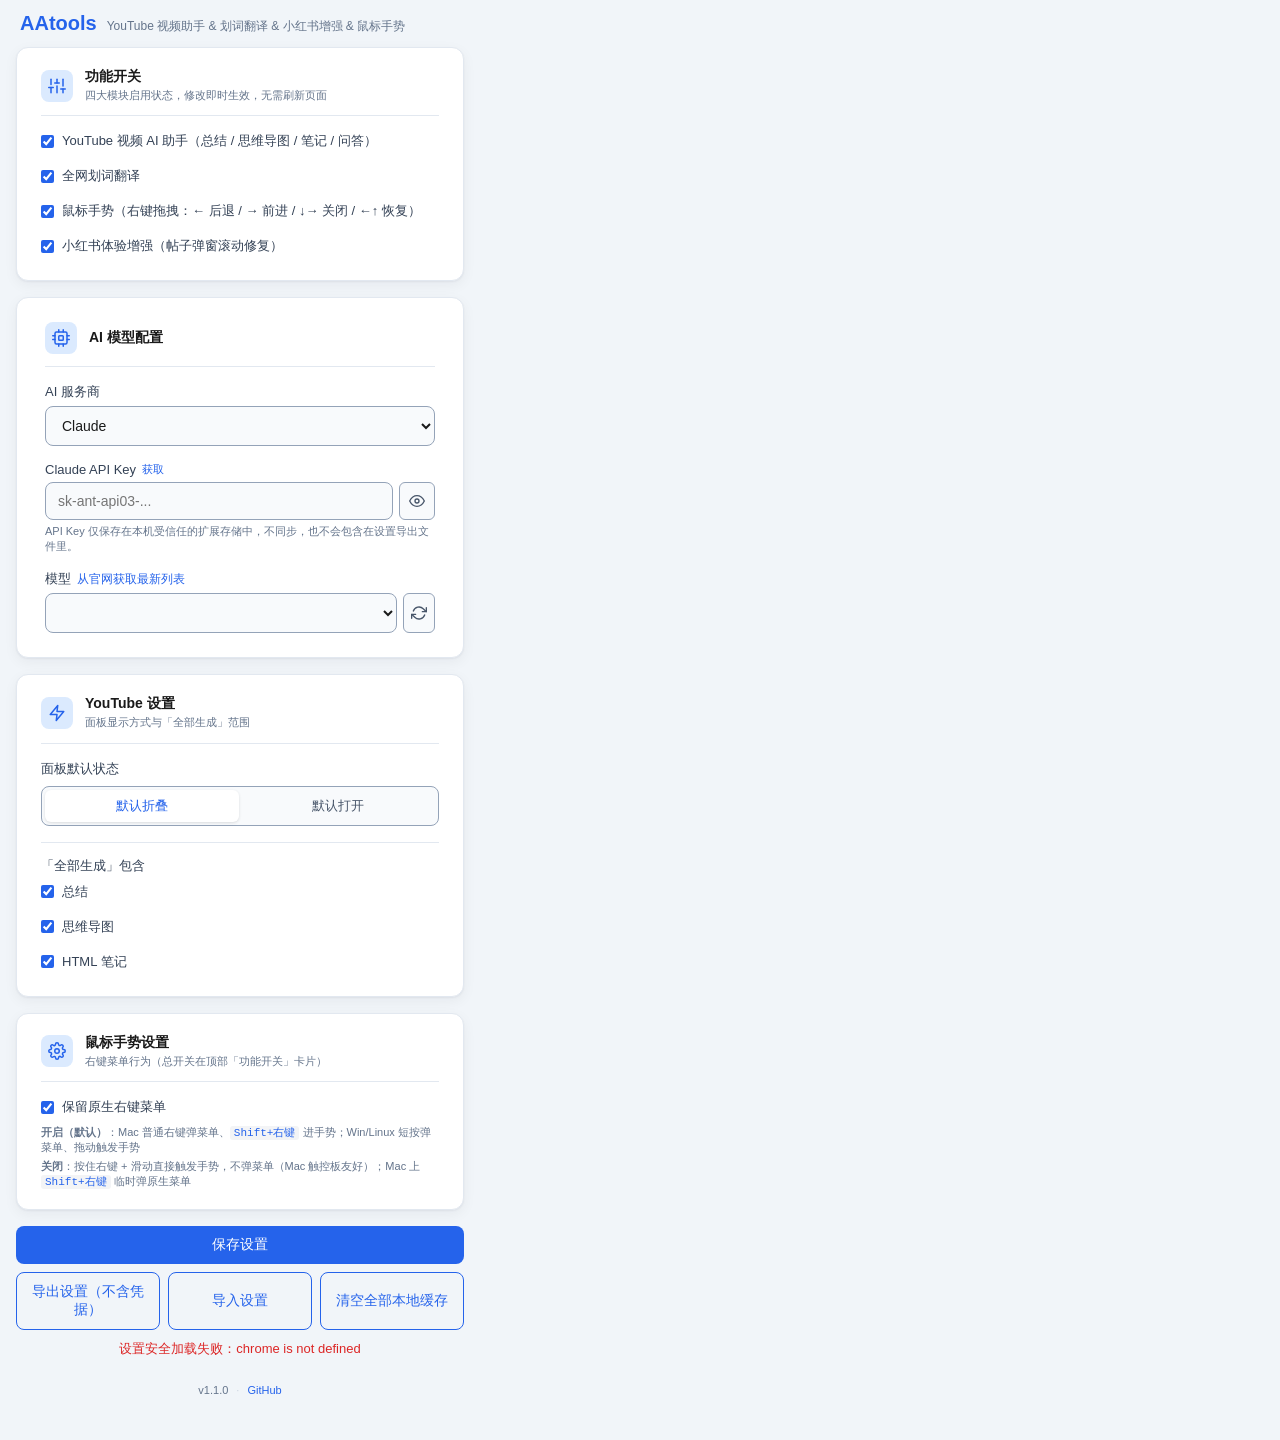
==== options.html @ fd22938c "fix: 修复扩展安全、生命周期与并发问题" ====
<!DOCTYPE html>
<html lang="zh-CN">
<head>
  <meta charset="UTF-8">
  <link rel="stylesheet" href="options.css">
</head>
<body>
  <div class="container">
    <div class="header">
      <h1>AAtools</h1>
      <span class="subtitle">YouTube 视频助手 & 划词翻译 & 小红书增强 & 鼠标手势</span>
    </div>

    <!-- Card: 功能开关 -->
    <div class="card">
      <div class="card-header">
        <div class="card-header-icon">
          <svg viewBox="0 0 24 24" fill="none" stroke="currentColor" stroke-width="2" stroke-linecap="round" stroke-linejoin="round"><line x1="4" y1="21" x2="4" y2="14"/><line x1="4" y1="10" x2="4" y2="3"/><line x1="12" y1="21" x2="12" y2="12"/><line x1="12" y1="8" x2="12" y2="3"/><line x1="20" y1="21" x2="20" y2="16"/><line x1="20" y1="12" x2="20" y2="3"/><line x1="1" y1="14" x2="7" y2="14"/><line x1="9" y1="8" x2="15" y2="8"/><line x1="17" y1="16" x2="23" y2="16"/></svg>
        </div>
        <div>
          <div class="card-title">功能开关</div>
          <div class="card-desc">四大模块启用状态，修改即时生效，无需刷新页面</div>
        </div>
      </div>
      <div class="field">
        <label class="checkbox-label"><input type="checkbox" id="enableYoutube" checked> YouTube 视频 AI 助手（总结 / 思维导图 / 笔记 / 问答）</label>
      </div>
      <div class="field">
        <label class="checkbox-label"><input type="checkbox" id="enableTranslate" checked> 全网划词翻译</label>
      </div>
      <div class="field">
        <label class="checkbox-label"><input type="checkbox" id="enableGestures" checked> 鼠标手势（右键拖拽：← 后退 / → 前进 / ↓→ 关闭 / ←↑ 恢复）</label>
      </div>
      <div class="field">
        <label class="checkbox-label"><input type="checkbox" id="enableXhs" checked> 小红书体验增强（帖子弹窗滚动修复）</label>
      </div>
    </div>

    <!-- Card 1: AI 模型配置 -->
    <div class="card card-hero">
      <div class="card-header">
        <div class="card-header-icon">
          <svg viewBox="0 0 24 24" fill="none" stroke="currentColor" stroke-width="2" stroke-linecap="round" stroke-linejoin="round">
            <rect x="4" y="4" width="16" height="16" rx="2"/><rect x="9" y="9" width="6" height="6" rx="1"/>
            <path d="M9 1v3M15 1v3M9 20v3M15 20v3M20 9h3M20 14h3M1 9h3M1 14h3"/>
          </svg>
        </div>
        <div class="card-title">AI 模型配置</div>
      </div>

      <div class="field">
        <label for="providerSelect">AI 服务商</label>
        <select id="providerSelect">
          <option value="claude">Claude</option>
          <option value="openai">OpenAI</option>
          <option value="chatgpt">ChatGPT（订阅额度）</option>
          <option value="gemini">Gemini</option>
          <option value="minimax">MiniMax</option>
          <option value="deepseek">DeepSeek</option>
          <option value="kimi">Kimi</option>
          <option value="sub2api">Sub2API（中转网关）</option>
        </select>
      </div>

      <div class="field" id="sub2apiBaseUrlField" style="display:none">
        <div class="label-row">
          <label for="sub2apiBaseUrl"><span>Sub2API Base URL</span></label>
          <button type="button" id="authorizeSub2api" class="btn-link">授权域名</button>
        </div>
        <input type="text" id="sub2apiBaseUrl" maxlength="2048" placeholder="https://your-sub2api.example.com" spellcheck="false" autocomplete="off" autocapitalize="off">
        <div class="hint">中转网关地址（不含 <code>/v1/messages</code>）。使用前需授权对应域名；仅允许 HTTPS，localhost 可用 HTTP。模型按前缀自动选格式。由旧版升级后，全站旧权限会被移除，已保存网关需重新点击“授权域名”。</div>
      </div>

      <div class="field" id="chatgptAuthField" style="display:none">
        <div class="label-row">
          <label for="chatgptAuthPaste"><span>ChatGPT 订阅授权</span></label>
          <button type="button" id="chatgptAuthClear" class="btn-link">清除授权</button>
        </div>
        <textarea id="chatgptAuthPaste" rows="3" maxlength="1000000" spellcheck="false" autocomplete="off" autocapitalize="off" placeholder="粘贴 ~/.codex/auth.json 的完整内容（需先在终端运行 codex login 登录 ChatGPT 账号）"></textarea>
        <div class="hint" id="chatgptAuthStatus">未配置</div>
        <div class="hint">复制凭据到剪贴板后回来粘贴——<br>macOS：<code>cat ~/.codex/auth.json | pbcopy</code><br>Windows：<code>type %USERPROFILE%\.codex\auth.json | clip</code><br>没有该文件则先运行 <code>codex login</code> 用 ChatGPT 账号登录。</div>
        <div class="hint">走 chatgpt.com 的 Codex 通道，消耗 ChatGPT 订阅额度而非 API 计费。凭据仅存本机（storage.local），不随设置同步/导出；access token 过期后自动用 refresh token 刷新。</div>
      </div>

      <div class="field" id="apiKeyField">
        <label for="currentKey">
          <span id="keyLabel">Claude API Key</span>
          <a id="helpLink" href="https://console.anthropic.com/settings/keys" target="_blank" rel="noopener noreferrer" class="help-link">获取</a>
        </label>
        <div class="input-wrap">
          <input type="password" id="currentKey" maxlength="10000" placeholder="sk-ant-api03-..." spellcheck="false" autocomplete="new-password" autocapitalize="off">
          <button id="toggleKey" class="btn-icon" title="显示/隐藏">
            <svg viewBox="0 0 24 24" fill="none" stroke="currentColor" stroke-width="2" stroke-linecap="round" stroke-linejoin="round"><path d="M1 12s4-8 11-8 11 8 11 8-4 8-11 8-11-8-11-8z"/><circle cx="12" cy="12" r="3"/></svg>
          </button>
        </div>
        <div class="hint">API Key 仅保存在本机受信任的扩展存储中，不同步，也不会包含在设置导出文件里。</div>
      </div>

      <div class="field">
        <label for="model">
          <span>模型</span>
          <button id="fetchModels" class="btn-link">从官网获取最新列表</button>
        </label>
        <div class="input-wrap">
          <select id="model"></select>
          <button id="fetchModelsBtn" class="btn-icon" title="获取最新模型列表">
            <svg viewBox="0 0 24 24" fill="none" stroke="currentColor" stroke-width="2" stroke-linecap="round" stroke-linejoin="round"><polyline points="23 4 23 10 17 10"/><polyline points="1 20 1 14 7 14"/><path d="M3.51 9a9 9 0 0 1 14.85-3.36L23 10M1 14l4.64 4.36A9 9 0 0 0 20.49 15"/></svg>
          </button>
        </div>
      </div>
    </div>

    <!-- Card: YouTube 设置 -->
    <div class="card">
      <div class="card-header">
        <div class="card-header-icon">
          <svg viewBox="0 0 24 24" fill="none" stroke="currentColor" stroke-width="2" stroke-linecap="round" stroke-linejoin="round"><polygon points="13 2 3 14 12 14 11 22 21 10 12 10 13 2"/></svg>
        </div>
        <div>
          <div class="card-title">YouTube 设置</div>
          <div class="card-desc">面板显示方式与「全部生成」范围</div>
        </div>
      </div>
      <div class="settings-subsection">
        <div class="setting-label" id="youtubePanelDefaultLabel">面板默认状态</div>
        <div class="segmented-control" role="radiogroup" aria-labelledby="youtubePanelDefaultLabel">
          <label class="segmented-option">
            <input type="radio" id="youtubePanelDefaultCollapsed" name="youtubePanelDefaultState" value="collapsed" checked>
            <span>默认折叠</span>
          </label>
          <label class="segmented-option">
            <input type="radio" id="youtubePanelDefaultOpen" name="youtubePanelDefaultState" value="open">
            <span>默认打开</span>
          </label>
        </div>
      </div>
      <div class="settings-subsection settings-subsection-divided">
        <div class="setting-label">「全部生成」包含</div>
        <div class="field">
          <label class="checkbox-label"><input type="checkbox" id="generateAllSummary" checked> 总结</label>
        </div>
        <div class="field">
          <label class="checkbox-label"><input type="checkbox" id="generateAllMindmap" checked> 思维导图</label>
        </div>
        <div class="field">
          <label class="checkbox-label"><input type="checkbox" id="generateAllHtml" checked> HTML 笔记</label>
        </div>
      </div>
    </div>

    <!-- Card: 鼠标手势设置 -->
    <div class="card">
      <div class="card-header">
        <div class="card-header-icon">
          <svg viewBox="0 0 24 24" fill="none" stroke="currentColor" stroke-width="2" stroke-linecap="round" stroke-linejoin="round"><circle cx="12" cy="12" r="3"/><path d="M19.4 15a1.65 1.65 0 0 0 .33 1.82l.06.06a2 2 0 0 1 0 2.83 2 2 0 0 1-2.83 0l-.06-.06a1.65 1.65 0 0 0-1.82-.33 1.65 1.65 0 0 0-1 1.51V21a2 2 0 0 1-2 2 2 2 0 0 1-2-2v-.09A1.65 1.65 0 0 0 9 19.4a1.65 1.65 0 0 0-1.82.33l-.06.06a2 2 0 0 1-2.83 0 2 2 0 0 1 0-2.83l.06-.06a1.65 1.65 0 0 0 .33-1.82 1.65 1.65 0 0 0-1.51-1H3a2 2 0 0 1-2-2 2 2 0 0 1 2-2h.09A1.65 1.65 0 0 0 4.6 9a1.65 1.65 0 0 0-.33-1.82l-.06-.06a2 2 0 0 1 0-2.83 2 2 0 0 1 2.83 0l.06.06a1.65 1.65 0 0 0 1.82.33H9a1.65 1.65 0 0 0 1-1.51V3a2 2 0 0 1 2-2 2 2 0 0 1 2 2v.09a1.65 1.65 0 0 0 1 1.51 1.65 1.65 0 0 0 1.82-.33l.06-.06a2 2 0 0 1 2.83 0 2 2 0 0 1 0 2.83l-.06.06a1.65 1.65 0 0 0-.33 1.82V9a1.65 1.65 0 0 0 1.51 1H21a2 2 0 0 1 2 2 2 2 0 0 1-2 2h-.09a1.65 1.65 0 0 0-1.51 1z"/></svg>
        </div>
        <div>
          <div class="card-title">鼠标手势设置</div>
          <div class="card-desc">右键菜单行为（总开关在顶部「功能开关」卡片）</div>
        </div>
      </div>
      <div class="field">
        <label class="checkbox-label"><input type="checkbox" id="gestureKeepMenu" checked> 保留原生右键菜单</label>
        <div class="hint">
          <div><b>开启（默认）</b>：Mac 普通右键弹菜单、<code>Shift+右键</code> 进手势；Win/Linux 短按弹菜单、拖动触发手势</div>
          <div style="margin-top:4px"><b>关闭</b>：按住右键 + 滑动直接触发手势，不弹菜单（Mac 触控板友好）；Mac 上 <code>Shift+右键</code> 临时弹原生菜单</div>
        </div>
      </div>
    </div>

    <button id="save" class="btn-primary">保存设置</button>
    <div class="settings-actions">
      <button id="exportSettings" class="btn-secondary" title="不会导出 API Key 或 ChatGPT 授权">导出设置（不含凭据）</button>
      <button id="importSettings" class="btn-secondary">导入设置</button>
      <button id="clearAllCache" class="btn-secondary" title="删除本机保存的全部 YouTube 生成结果">清空全部本地缓存</button>
      <input type="file" id="importFile" accept=".json" hidden>
    </div>
    <div id="status" class="status"></div>

    <div class="footer">
      <span id="version-badge">v1.1.0</span>
      <span class="footer-sep">&middot;</span>
      <a href="https://github.com/sfz001/AAtools" target="_blank" rel="noopener noreferrer">GitHub</a>
    </div>
  </div>
  <script src="options.js"></script>
</body>
</html>
---- options.css ----
/* ── CSS 变量（Light 主题）─────────────────────────── */
:root {
  --color-primary: #2563eb;
  --color-primary-hover: #1d4ed8;
  --color-primary-light: #dbeafe;
  --color-primary-bg: #eff6ff;
  --color-primary-border: #93c5fd;
  --color-primary-muted: #60a5fa;

  --color-text-primary: #1a1a1a;
  --color-text-secondary: #334155;
  --color-text-tertiary: #475569;
  --color-text-muted: #64748b;

  --color-bg-page: #f1f5f9;
  --color-bg-card: #fff;
  --color-bg-input: #f8fafc;
  --color-bg-input-focus: #fff;
  --color-bg-code: #f3f4f6;

  --color-border: #cbd5e1;
  --color-border-light: #e2e8f0;
  --color-border-input: #94a3b8;

  --shadow-card: 0 1px 2px rgba(15, 23, 42, 0.05), 0 4px 14px rgba(15, 23, 42, 0.05);
  --shadow-card-hover: 0 2px 6px rgba(15, 23, 42, 0.08), 0 10px 24px rgba(15, 23, 42, 0.07);

  --color-success: #16a34a;
  --color-error: #dc2626;

  --radius-card: 12px;
  --radius-input: 8px;
}

/* ── Dark 主题 ─────────────────────────────────────── */
@media (prefers-color-scheme: dark) {
  :root {
    --color-primary: #60a5fa;
    --color-primary-hover: #93c5fd;
    --color-primary-light: #172554;
    --color-primary-bg: #0f172a;
    --color-primary-border: #1d4ed8;
    --color-primary-muted: #3b82f6;

    --color-text-primary: #f8fafc;
    --color-text-secondary: #e2e8f0;
    --color-text-tertiary: #cbd5e1;
    --color-text-muted: #94a3b8;

    --color-bg-page: #0f172a;
    --color-bg-card: #111827;
    --color-bg-input: #1e293b;
    --color-bg-input-focus: #243247;
    --color-bg-code: #172554;

    --color-border: #475569;
    --color-border-light: #334155;
    --color-border-input: #64748b;

    --shadow-card: 0 1px 3px rgba(0, 0, 0, 0.2), 0 4px 16px rgba(0, 0, 0, 0.15);
    --shadow-card-hover: 0 2px 8px rgba(0, 0, 0, 0.3), 0 8px 24px rgba(0, 0, 0, 0.2);

    --color-success: #4ade80;
    --color-error: #f87171;
  }
}

/* ── 基础 ──────────────────────────────────────────── */
* { margin: 0; padding: 0; box-sizing: border-box; }

body {
  font-family: -apple-system, BlinkMacSystemFont, "Segoe UI", Roboto, sans-serif;
  font-size: 14px;
  color: var(--color-text-primary);
  background: var(--color-bg-page);
  min-height: 100vh;
  width: 480px;
}

/* ── 容器（无自身背景，卡片自带）───────────────────── */
.container {
  max-width: 640px;
  margin: 0 auto;
  padding: 12px 16px;
}

/* ── 页头 ──────────────────────────────────────────── */
.header {
  display: flex;
  align-items: baseline;
  gap: 10px;
  margin-bottom: 12px;
  padding: 0 4px;
}

h1 {
  font-size: 20px;
  font-weight: 700;
  color: var(--color-primary);
}

.subtitle {
  font-size: 12px;
  color: var(--color-text-muted);
}

/* ── 卡片 ──────────────────────────────────────────── */
.card {
  background: var(--color-bg-card);
  border: 1px solid var(--color-border-light);
  border-radius: var(--radius-card);
  box-shadow: var(--shadow-card);
  padding: 20px 24px;
  margin-bottom: 16px;
  transition: box-shadow 0.2s, border-color 0.2s;
}

.card:hover {
  box-shadow: var(--shadow-card-hover);
  border-color: var(--color-primary-border);
}

.card-hero {
  padding: 24px 28px;
}

.card-hero .field {
  margin-bottom: 16px;
}

.card-hero select,
.card-hero input {
  padding: 10px 12px;
  font-size: 14px;
}

.card-header {
  display: flex;
  align-items: center;
  gap: 12px;
  margin-bottom: 16px;
  padding-bottom: 12px;
  border-bottom: 1px solid var(--color-border-light);
}

.card-header-icon {
  display: flex;
  align-items: center;
  justify-content: center;
  width: 32px;
  height: 32px;
  border-radius: 8px;
  background: var(--color-primary-light);
  color: var(--color-primary);
  flex-shrink: 0;
}

.card-header-icon svg {
  width: 18px;
  height: 18px;
}

.card-title {
  font-size: 14px;
  font-weight: 600;
  color: var(--color-text-primary);
}

.card-desc {
  font-size: 11px;
  color: var(--color-text-muted);
  margin-top: 2px;
  line-height: 1.4;
}

/* ── 表单字段 ──────────────────────────────────────── */
.field {
  margin-bottom: 12px;
}

.field:last-child {
  margin-bottom: 0;
}

.settings-subsection-divided {
  margin-top: 16px;
  padding-top: 14px;
  border-top: 1px solid var(--color-border-light);
}

.setting-label {
  margin-bottom: 8px;
  color: var(--color-text-secondary);
  font-size: 13px;
  font-weight: 500;
}

.segmented-control {
  display: grid;
  grid-template-columns: repeat(2, minmax(0, 1fr));
  gap: 3px;
  padding: 3px;
  background: var(--color-bg-input);
  border: 1px solid var(--color-border-input);
  border-radius: var(--radius-input);
}

.segmented-option {
  position: relative;
  display: block;
  margin: 0;
  cursor: pointer;
  user-select: none;
}

.segmented-option input[type="radio"] {
  position: absolute;
  width: 1px;
  height: 1px;
  padding: 0;
  margin: -1px;
  overflow: hidden;
  clip: rect(0, 0, 0, 0);
  clip-path: inset(50%);
  white-space: nowrap;
  border: 0;
}

.segmented-option span {
  display: flex;
  align-items: center;
  justify-content: center;
  min-height: 32px;
  padding: 6px 10px;
  color: var(--color-text-tertiary);
  border-radius: 6px;
  font-size: 13px;
  font-weight: 500;
  transition: color 0.15s, background 0.15s, box-shadow 0.15s;
}

.segmented-option:hover span {
  color: var(--color-text-primary);
}

.segmented-option input:checked + span {
  color: var(--color-primary);
  background: var(--color-bg-card);
  box-shadow: 0 1px 3px rgba(0, 0, 0, 0.12);
}

.segmented-option input:focus-visible + span {
  outline: 2px solid var(--color-primary);
  outline-offset: 1px;
}

label {
  display: flex;
  align-items: center;
  gap: 6px;
  font-size: 13px;
  font-weight: 500;
  margin-bottom: 5px;
  color: var(--color-text-secondary);
}

.label-row {
  display: flex;
  justify-content: space-between;
  align-items: center;
  margin-bottom: 5px;
}

.label-row label {
  margin-bottom: 0;
}


.help-link {
  font-size: 11px;
  color: var(--color-primary);
  text-decoration: none;
  font-weight: 400;
}
.help-link:hover { text-decoration: underline; }

.input-wrap {
  display: flex;
  gap: 6px;
}

.input-wrap input {
  flex: 1;
}

/* ── 输入控件 ──────────────────────────────────────── */
input, select, textarea {
  width: 100%;
  padding: 8px 10px;
  border: 1px solid var(--color-border-input);
  border-radius: var(--radius-input);
  font-size: 13px;
  font-family: inherit;
  color: var(--color-text-primary);
  outline: none;
  transition: border-color 0.2s, box-shadow 0.2s, background 0.2s;
  background: var(--color-bg-input);
}

input:focus, select:focus, textarea:focus {
  border-color: var(--color-primary);
  box-shadow: 0 0 0 3px rgba(37, 99, 235, 0.14);
  background: var(--color-bg-input-focus);
}

@media (prefers-color-scheme: dark) {
  input:focus, select:focus, textarea:focus {
    box-shadow: 0 0 0 3px rgba(96, 165, 250, 0.2);
  }
}

select {
  cursor: pointer;
}

textarea {
  resize: vertical;
  font-family: 'Consolas', 'Monaco', 'Menlo', monospace;
  font-size: 12px;
  line-height: 1.6;
  min-height: 160px;
}

/* ── Checkbox ──────────────────────────────────────── */
.checkbox-label {
  display: inline-flex;
  align-items: center;
  gap: 8px;
  cursor: pointer;
  user-select: none;
}

.checkbox-label input[type="checkbox"] {
  width: auto;
  margin: 0;
  accent-color: var(--color-primary);
  cursor: pointer;
}

/* ── 提示文字 ──────────────────────────────────────── */
.hint {
  margin-top: 4px;
  font-size: 11px;
  color: var(--color-text-muted);
}

.hint code {
  background: var(--color-bg-code);
  padding: 1px 4px;
  border-radius: 3px;
  font-family: 'Consolas', monospace;
  font-size: 11px;
  color: var(--color-primary);
}

/* ── 按钮 ──────────────────────────────────────────── */
.btn-icon {
  display: flex;
  align-items: center;
  justify-content: center;
  width: 36px;
  border: 1px solid var(--color-border-input);
  border-radius: 6px;
  background: var(--color-bg-input);
  color: var(--color-text-tertiary);
  cursor: pointer;
  transition: background 0.15s, color 0.15s;
}
.btn-icon:hover {
  background: var(--color-border-light);
  color: var(--color-primary);
}
.btn-icon svg {
  width: 16px;
  height: 16px;
}

.btn-primary {
  width: 100%;
  padding: 10px;
  background: var(--color-primary);
  color: #fff;
  border: none;
  border-radius: var(--radius-input);
  font-size: 14px;
  font-weight: 500;
  cursor: pointer;
  transition: background 0.2s, transform 0.1s;
}

.btn-primary:hover { background: var(--color-primary-hover); }
.btn-primary:active { transform: scale(0.99); }

@media (prefers-color-scheme: dark) {
  .btn-primary { color: #1a1a1a; }
}

.btn-link {
  background: none;
  border: none;
  color: var(--color-primary);
  font-size: 12px;
  cursor: pointer;
}

.btn-link:hover { text-decoration: underline; }

.settings-actions {
  display: flex;
  gap: 8px;
  margin-top: 8px;
}

.btn-secondary {
  flex: 1;
  padding: 10px;
  background: transparent;
  color: var(--color-primary);
  border: 1px solid var(--color-primary);
  border-radius: var(--radius-input);
  font-size: 14px;
  font-weight: 500;
  cursor: pointer;
  transition: background 0.2s;
}

.btn-secondary:hover { background: rgba(37, 99, 235, 0.08); }
.btn-secondary:active { transform: scale(0.99); }

@media (prefers-color-scheme: dark) {
  .btn-secondary:hover { background: rgba(96, 165, 250, 0.12); }
}

/* ── 状态反馈 ──────────────────────────────────────── */
.status {
  text-align: center;
  margin-top: 10px;
  font-size: 13px;
  min-height: 20px;
}
.status.success { color: var(--color-success); }
.status.error { color: var(--color-error); }

/* ── 页脚 ──────────────────────────────────────────── */
.footer {
  display: flex;
  align-items: center;
  justify-content: center;
  gap: 8px;
  margin-top: 24px;
  padding-bottom: 32px;
  font-size: 11px;
  color: var(--color-text-muted);
}

.footer a {
  color: var(--color-primary);
  text-decoration: none;
}

.footer a:hover { text-decoration: underline; }

.footer-sep {
  color: var(--color-border);
}

/* ── 旋转动画 ──────────────────────────────────────── */
@keyframes ytx-spin {
  to { transform: rotate(360deg); }
}
.ytx-spin {
  animation: ytx-spin 0.8s linear infinite;
}

/* ── 滚动条（深色）─────────────────────────────────── */
@media (prefers-color-scheme: dark) {
  textarea::-webkit-scrollbar { width: 6px; }
  textarea::-webkit-scrollbar-track { background: transparent; }
  textarea::-webkit-scrollbar-thumb { background: #444; border-radius: 3px; }
  textarea::-webkit-scrollbar-thumb:hover { background: #555; }
}
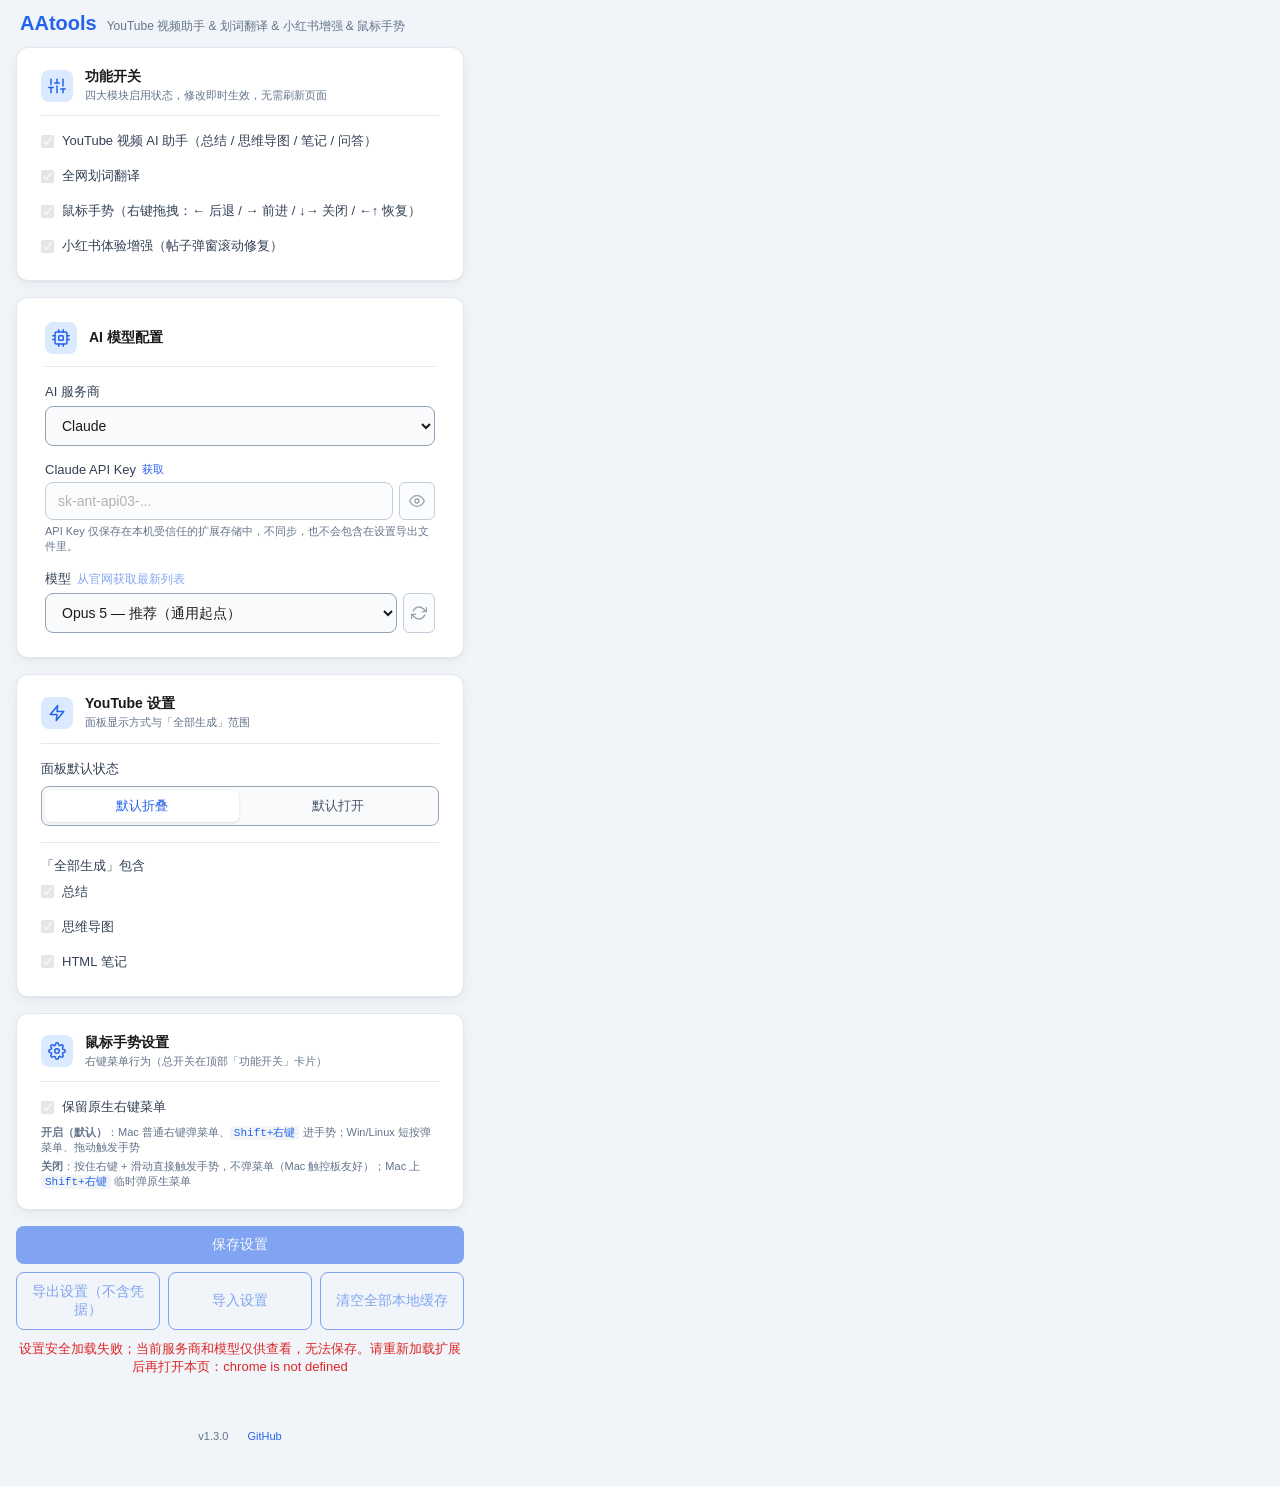
==== commit 08f486cf: "fix: 修复设置页初始化与凭据清理竞态" ====
--- a/options.html
+++ b/options.html
@@ -175,10 +175,11 @@
       <button id="clearAllCache" class="btn-secondary" title="删除本机保存的全部 YouTube 生成结果">清空全部本地缓存</button>
       <input type="file" id="importFile" accept=".json" hidden>
     </div>
-    <div id="status" class="status"></div>
+    <div id="persistentStatus" class="status" role="status" aria-live="polite"></div>
+    <div id="status" class="status" role="status" aria-live="polite"></div>
 
     <div class="footer">
-      <span id="version-badge">v1.1.0</span>
+      <span id="version-badge">v1.3.0</span>
       <span class="footer-sep">&middot;</span>
       <a href="https://github.com/sfz001/AAtools" target="_blank" rel="noopener noreferrer">GitHub</a>
     </div>
--- a/options.css
+++ b/options.css
@@ -437,6 +437,18 @@
 .btn-secondary:hover { background: rgba(37, 99, 235, 0.08); }
 .btn-secondary:active { transform: scale(0.99); }
 
+button:disabled,
+input:disabled,
+select:disabled,
+textarea:disabled {
+  opacity: 0.55;
+  cursor: not-allowed;
+}
+
+button:disabled:hover {
+  text-decoration: none;
+}
+
 @media (prefers-color-scheme: dark) {
   .btn-secondary:hover { background: rgba(96, 165, 250, 0.12); }
 }
@@ -448,6 +460,7 @@
   font-size: 13px;
   min-height: 20px;
 }
+#persistentStatus:empty { display: none; }
 .status.success { color: var(--color-success); }
 .status.error { color: var(--color-error); }
 
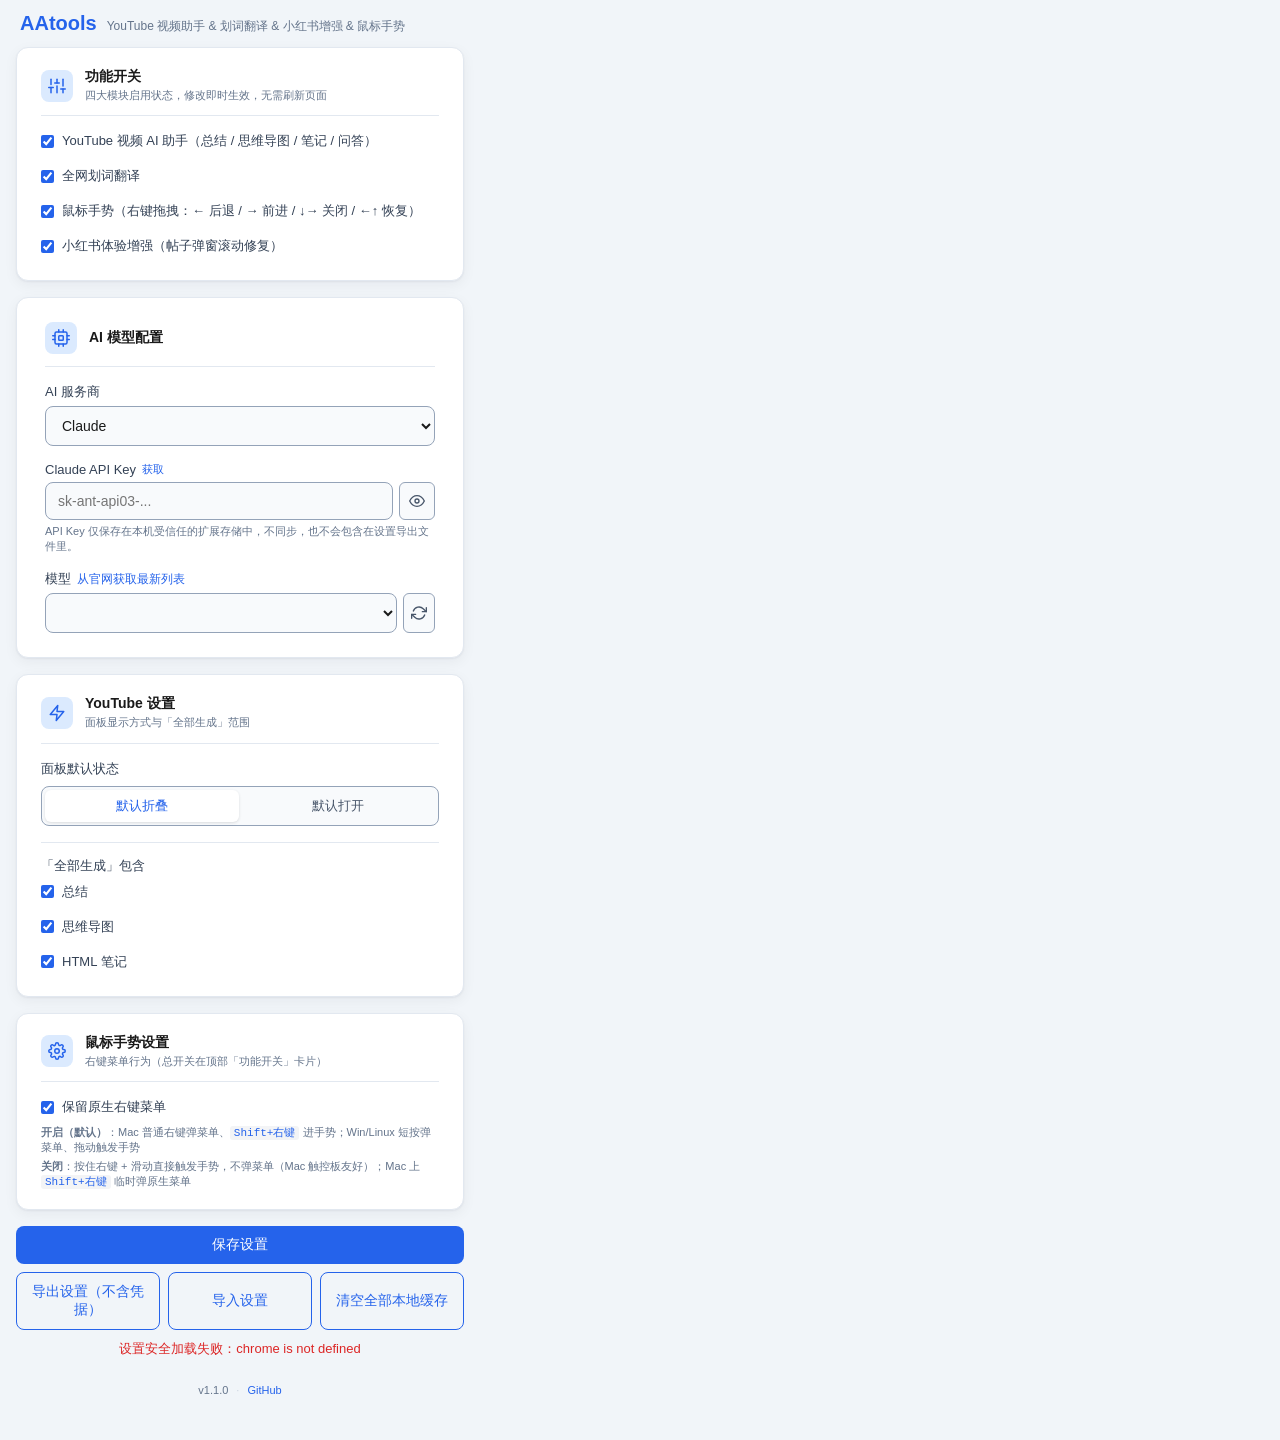
==== commit f68d173f: "Revert "fix: 修复设置页初始化与凭据清理竞态" This reverts commit 08f486cfab1fbe4b492fb81720ddd6bb13da41c1." ====
--- a/options.html
+++ b/options.html
@@ -175,11 +175,10 @@
       <button id="clearAllCache" class="btn-secondary" title="删除本机保存的全部 YouTube 生成结果">清空全部本地缓存</button>
       <input type="file" id="importFile" accept=".json" hidden>
     </div>
-    <div id="persistentStatus" class="status" role="status" aria-live="polite"></div>
-    <div id="status" class="status" role="status" aria-live="polite"></div>
+    <div id="status" class="status"></div>
 
     <div class="footer">
-      <span id="version-badge">v1.3.0</span>
+      <span id="version-badge">v1.1.0</span>
       <span class="footer-sep">&middot;</span>
       <a href="https://github.com/sfz001/AAtools" target="_blank" rel="noopener noreferrer">GitHub</a>
     </div>
--- a/options.css
+++ b/options.css
@@ -437,18 +437,6 @@
 .btn-secondary:hover { background: rgba(37, 99, 235, 0.08); }
 .btn-secondary:active { transform: scale(0.99); }
 
-button:disabled,
-input:disabled,
-select:disabled,
-textarea:disabled {
-  opacity: 0.55;
-  cursor: not-allowed;
-}
-
-button:disabled:hover {
-  text-decoration: none;
-}
-
 @media (prefers-color-scheme: dark) {
   .btn-secondary:hover { background: rgba(96, 165, 250, 0.12); }
 }
@@ -460,7 +448,6 @@
   font-size: 13px;
   min-height: 20px;
 }
-#persistentStatus:empty { display: none; }
 .status.success { color: var(--color-success); }
 .status.error { color: var(--color-error); }
 
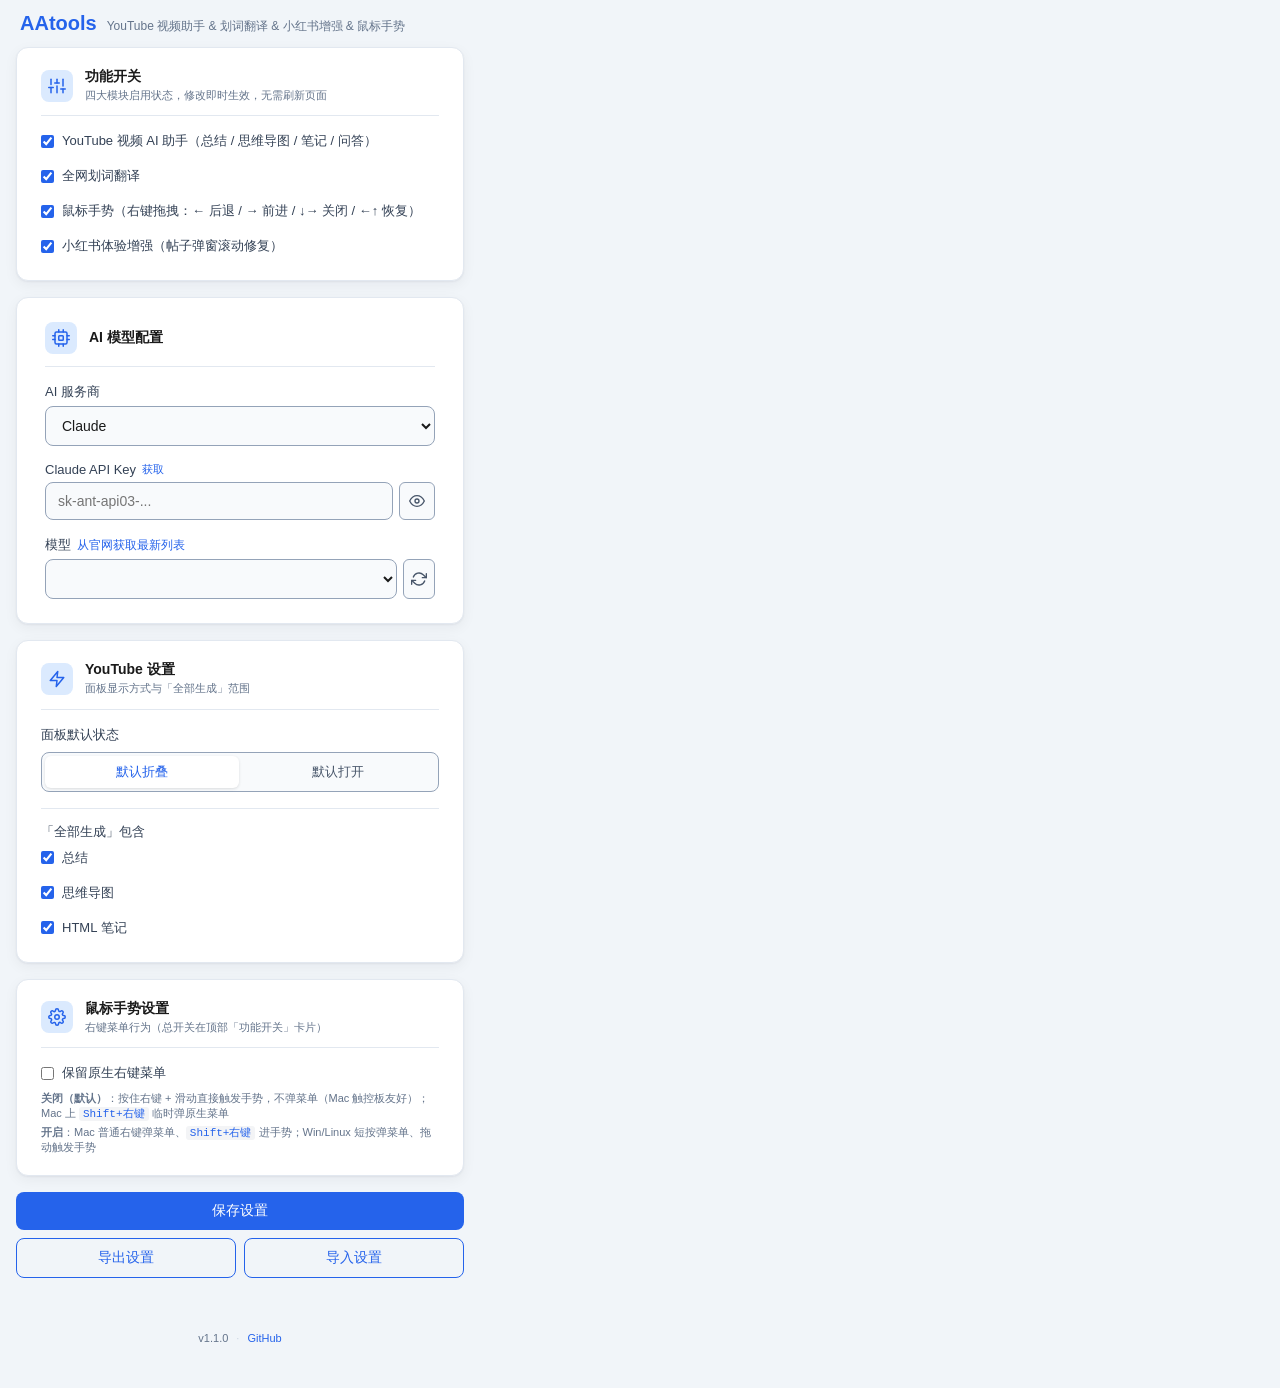
==== commit fbeb40cc: "Revert "fix: 修复扩展安全、生命周期与并发问题" This reverts commit fd22938cf3019e52d3b25a53844e8a2b835dcd05." ====
--- a/options.html
+++ b/options.html
@@ -67,8 +67,8 @@
           <label for="sub2apiBaseUrl"><span>Sub2API Base URL</span></label>
           <button type="button" id="authorizeSub2api" class="btn-link">授权域名</button>
         </div>
-        <input type="text" id="sub2apiBaseUrl" maxlength="2048" placeholder="https://your-sub2api.example.com" spellcheck="false" autocomplete="off" autocapitalize="off">
-        <div class="hint">中转网关地址（不含 <code>/v1/messages</code>）。使用前需授权对应域名；仅允许 HTTPS，localhost 可用 HTTP。模型按前缀自动选格式。由旧版升级后，全站旧权限会被移除，已保存网关需重新点击“授权域名”。</div>
+        <input type="text" id="sub2apiBaseUrl" placeholder="https://your-sub2api.example.com">
+        <div class="hint">中转网关地址（不含 <code>/v1/messages</code>）。使用前需授权对应域名；仅允许 HTTPS，localhost 可用 HTTP。模型按前缀自动选格式。</div>
       </div>
 
       <div class="field" id="chatgptAuthField" style="display:none">
@@ -76,7 +76,7 @@
           <label for="chatgptAuthPaste"><span>ChatGPT 订阅授权</span></label>
           <button type="button" id="chatgptAuthClear" class="btn-link">清除授权</button>
         </div>
-        <textarea id="chatgptAuthPaste" rows="3" maxlength="1000000" spellcheck="false" autocomplete="off" autocapitalize="off" placeholder="粘贴 ~/.codex/auth.json 的完整内容（需先在终端运行 codex login 登录 ChatGPT 账号）"></textarea>
+        <textarea id="chatgptAuthPaste" rows="3" placeholder="粘贴 ~/.codex/auth.json 的完整内容（需先在终端运行 codex login 登录 ChatGPT 账号）"></textarea>
         <div class="hint" id="chatgptAuthStatus">未配置</div>
         <div class="hint">复制凭据到剪贴板后回来粘贴——<br>macOS：<code>cat ~/.codex/auth.json | pbcopy</code><br>Windows：<code>type %USERPROFILE%\.codex\auth.json | clip</code><br>没有该文件则先运行 <code>codex login</code> 用 ChatGPT 账号登录。</div>
         <div class="hint">走 chatgpt.com 的 Codex 通道，消耗 ChatGPT 订阅额度而非 API 计费。凭据仅存本机（storage.local），不随设置同步/导出；access token 过期后自动用 refresh token 刷新。</div>
@@ -85,15 +85,14 @@
       <div class="field" id="apiKeyField">
         <label for="currentKey">
           <span id="keyLabel">Claude API Key</span>
-          <a id="helpLink" href="https://console.anthropic.com/settings/keys" target="_blank" rel="noopener noreferrer" class="help-link">获取</a>
+          <a id="helpLink" href="https://console.anthropic.com/settings/keys" target="_blank" class="help-link">获取</a>
         </label>
         <div class="input-wrap">
-          <input type="password" id="currentKey" maxlength="10000" placeholder="sk-ant-api03-..." spellcheck="false" autocomplete="new-password" autocapitalize="off">
+          <input type="password" id="currentKey" placeholder="sk-ant-api03-...">
           <button id="toggleKey" class="btn-icon" title="显示/隐藏">
             <svg viewBox="0 0 24 24" fill="none" stroke="currentColor" stroke-width="2" stroke-linecap="round" stroke-linejoin="round"><path d="M1 12s4-8 11-8 11 8 11 8-4 8-11 8-11-8-11-8z"/><circle cx="12" cy="12" r="3"/></svg>
           </button>
         </div>
-        <div class="hint">API Key 仅保存在本机受信任的扩展存储中，不同步，也不会包含在设置导出文件里。</div>
       </div>
 
       <div class="field">
@@ -160,19 +159,18 @@
         </div>
       </div>
       <div class="field">
-        <label class="checkbox-label"><input type="checkbox" id="gestureKeepMenu" checked> 保留原生右键菜单</label>
+        <label class="checkbox-label"><input type="checkbox" id="gestureKeepMenu"> 保留原生右键菜单</label>
         <div class="hint">
-          <div><b>开启（默认）</b>：Mac 普通右键弹菜单、<code>Shift+右键</code> 进手势；Win/Linux 短按弹菜单、拖动触发手势</div>
-          <div style="margin-top:4px"><b>关闭</b>：按住右键 + 滑动直接触发手势，不弹菜单（Mac 触控板友好）；Mac 上 <code>Shift+右键</code> 临时弹原生菜单</div>
+          <div><b>关闭（默认）</b>：按住右键 + 滑动直接触发手势，不弹菜单（Mac 触控板友好）；Mac 上 <code>Shift+右键</code> 临时弹原生菜单</div>
+          <div style="margin-top:4px"><b>开启</b>：Mac 普通右键弹菜单、<code>Shift+右键</code> 进手势；Win/Linux 短按弹菜单、拖动触发手势</div>
         </div>
       </div>
     </div>
 
     <button id="save" class="btn-primary">保存设置</button>
     <div class="settings-actions">
-      <button id="exportSettings" class="btn-secondary" title="不会导出 API Key 或 ChatGPT 授权">导出设置（不含凭据）</button>
+      <button id="exportSettings" class="btn-secondary">导出设置</button>
       <button id="importSettings" class="btn-secondary">导入设置</button>
-      <button id="clearAllCache" class="btn-secondary" title="删除本机保存的全部 YouTube 生成结果">清空全部本地缓存</button>
       <input type="file" id="importFile" accept=".json" hidden>
     </div>
     <div id="status" class="status"></div>
@@ -180,7 +178,7 @@
     <div class="footer">
       <span id="version-badge">v1.1.0</span>
       <span class="footer-sep">&middot;</span>
-      <a href="https://github.com/sfz001/AAtools" target="_blank" rel="noopener noreferrer">GitHub</a>
+      <a href="https://github.com/sfz001/AAtools" target="_blank">GitHub</a>
     </div>
   </div>
   <script src="options.js"></script>
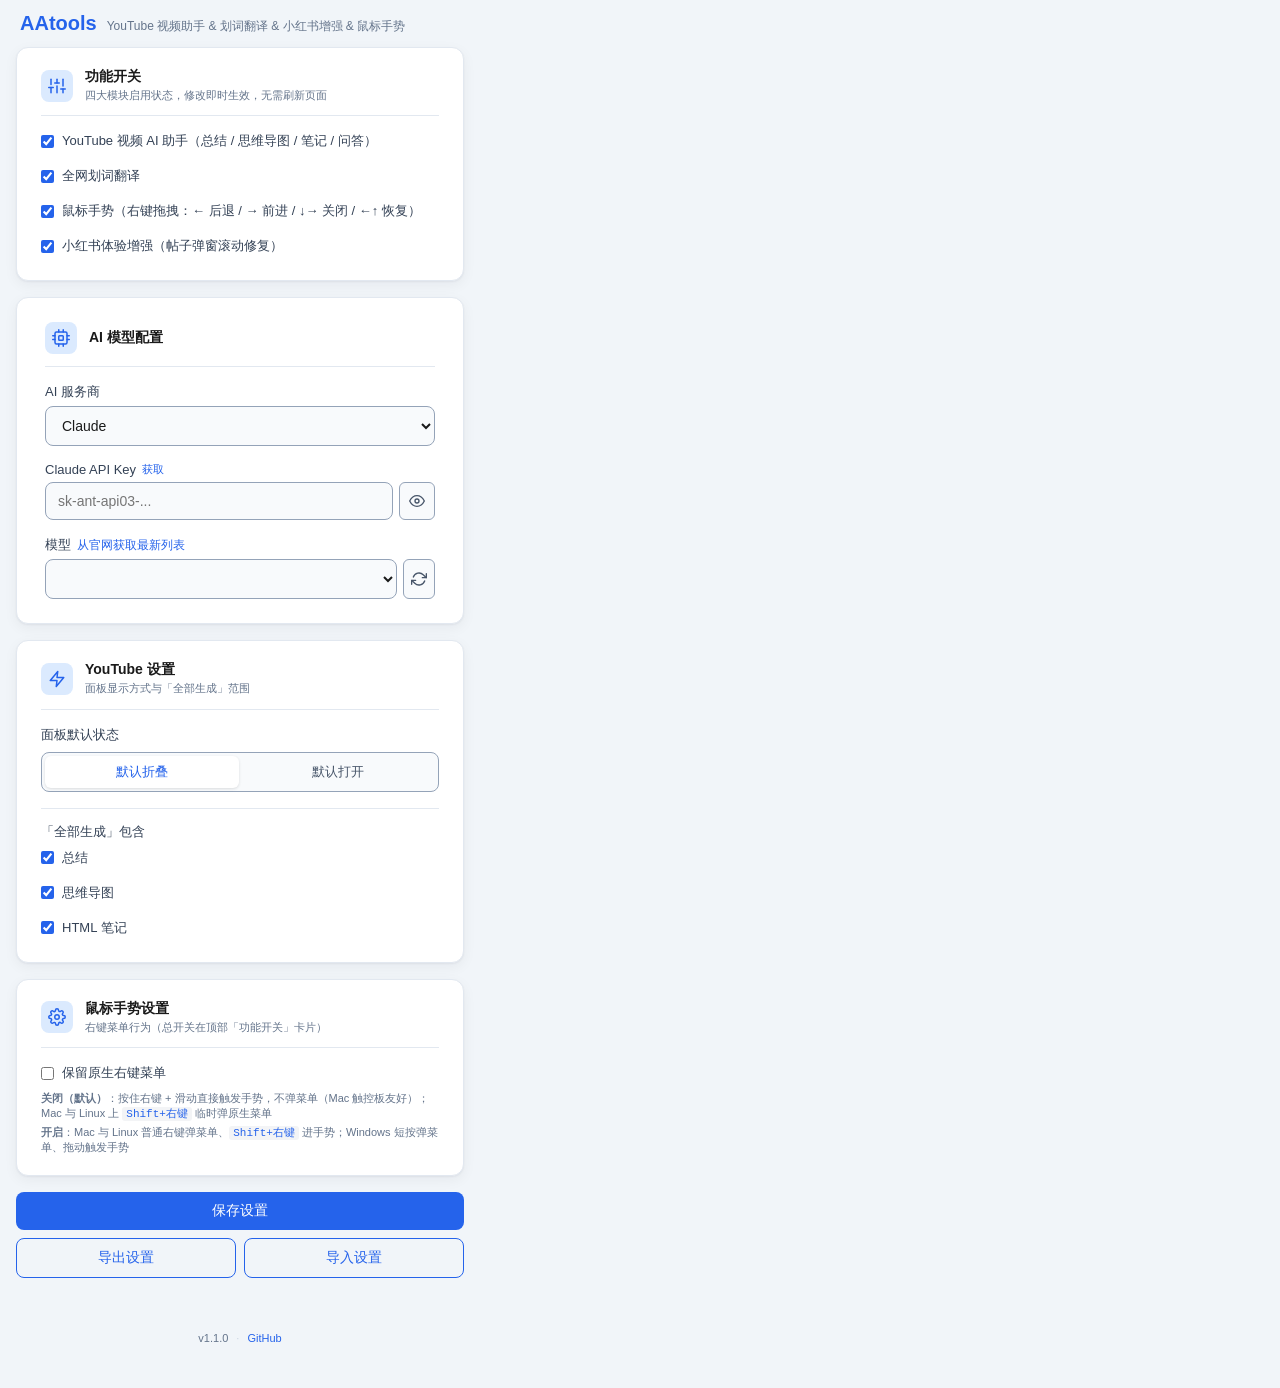
==== commit 0378e0e8: "fix(gestures): keepMenu 在 Linux 上恢复生效 Chromium 只有 Windows 在 mouseup 之后才派发 contextmenu，macOS 与 Linux " ====
--- a/options.html
+++ b/options.html
@@ -68,7 +68,7 @@
           <button type="button" id="authorizeSub2api" class="btn-link">授权域名</button>
         </div>
         <input type="text" id="sub2apiBaseUrl" placeholder="https://your-sub2api.example.com">
-        <div class="hint">中转网关地址（不含 <code>/v1/messages</code>）。使用前需授权对应域名；仅允许 HTTPS，localhost 可用 HTTP。模型按前缀自动选格式。</div>
+        <div class="hint">中转网关地址，只填到域名即可。粘贴时带上 <code>/v1</code>、<code>/v1beta</code> 或 <code>/v1/messages</code> 等路径后缀会自动剥离。使用前需授权对应域名；仅允许 HTTPS，localhost 可用 HTTP。模型按前缀自动选格式。</div>
       </div>
 
       <div class="field" id="chatgptAuthField" style="display:none">
@@ -161,8 +161,8 @@
       <div class="field">
         <label class="checkbox-label"><input type="checkbox" id="gestureKeepMenu"> 保留原生右键菜单</label>
         <div class="hint">
-          <div><b>关闭（默认）</b>：按住右键 + 滑动直接触发手势，不弹菜单（Mac 触控板友好）；Mac 上 <code>Shift+右键</code> 临时弹原生菜单</div>
-          <div style="margin-top:4px"><b>开启</b>：Mac 普通右键弹菜单、<code>Shift+右键</code> 进手势；Win/Linux 短按弹菜单、拖动触发手势</div>
+          <div><b>关闭（默认）</b>：按住右键 + 滑动直接触发手势，不弹菜单（Mac 触控板友好）；Mac 与 Linux 上 <code>Shift+右键</code> 临时弹原生菜单</div>
+          <div style="margin-top:4px"><b>开启</b>：Mac 与 Linux 普通右键弹菜单、<code>Shift+右键</code> 进手势；Windows 短按弹菜单、拖动触发手势</div>
         </div>
       </div>
     </div>
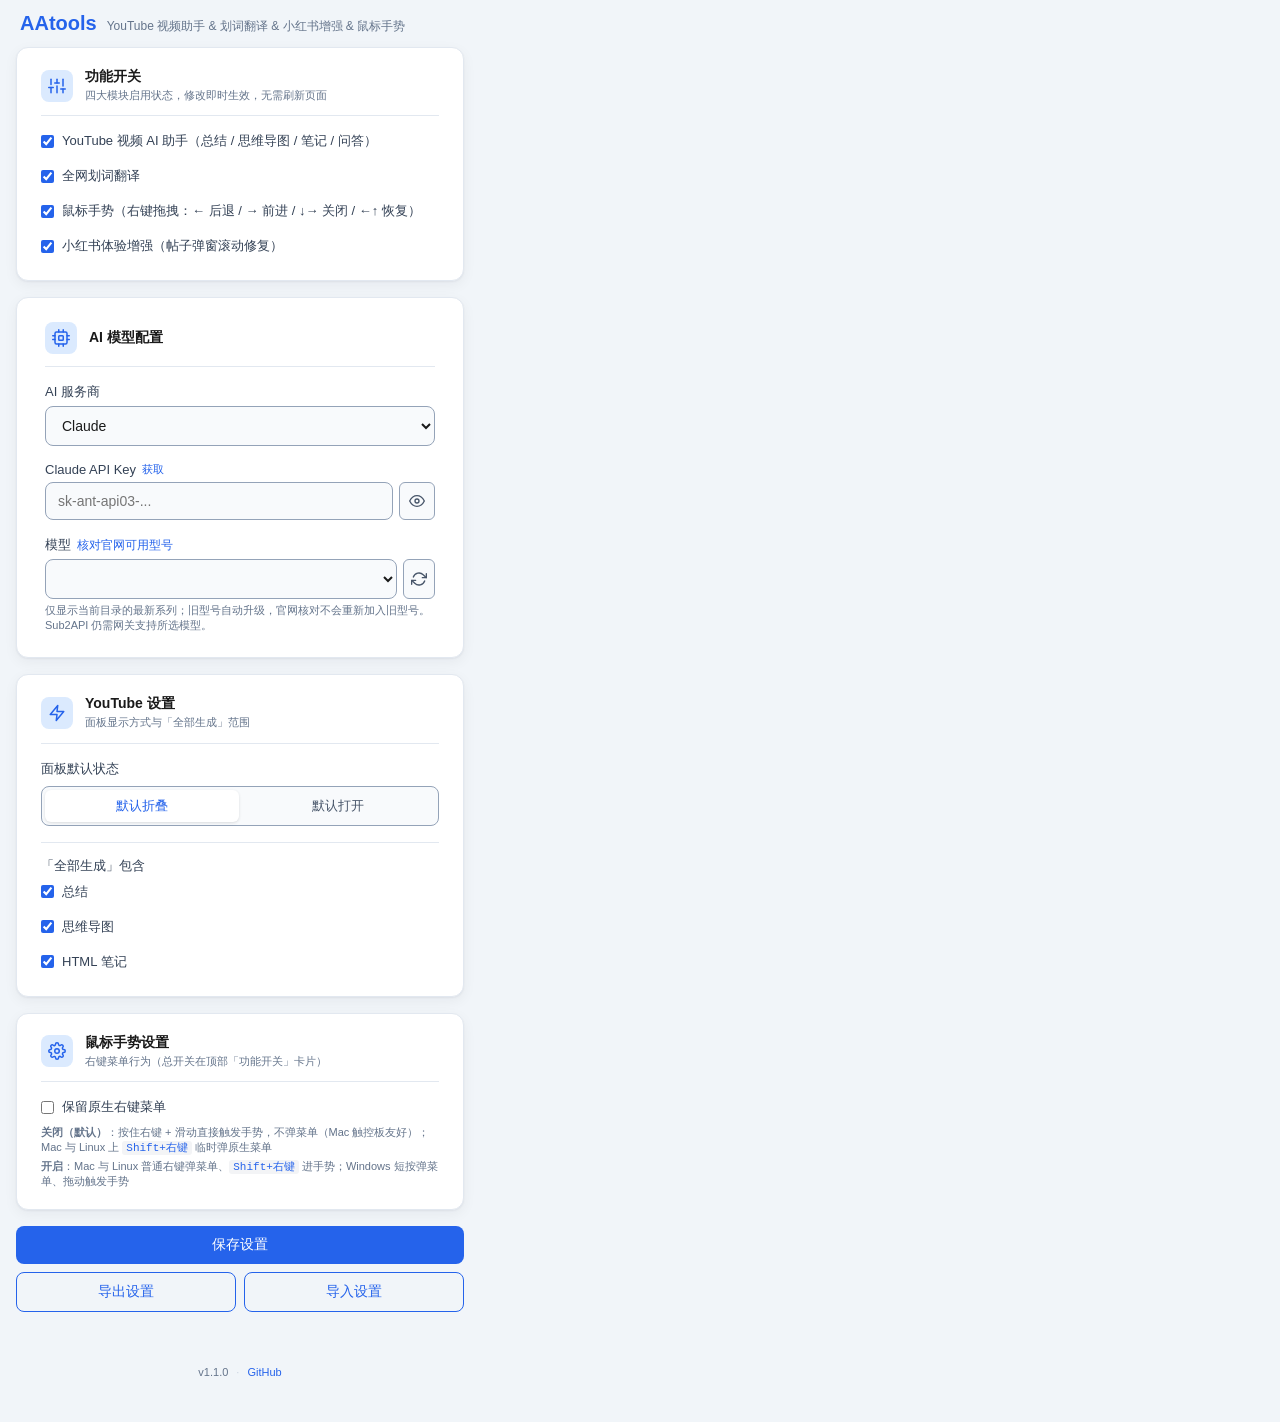
==== commit 3615a322: "feat: 统一最新模型目录并优化设置与流式输出 按系列迁移旧模型配置，防止缓存、在线列表及导入导出恢复旧型号。  修复授权保存竞态和刷新超时，补齐输出截断提示与流式渲染优化。新增回归测试，79 项测" ====
--- a/options.html
+++ b/options.html
@@ -98,14 +98,15 @@
       <div class="field">
         <label for="model">
           <span>模型</span>
-          <button id="fetchModels" class="btn-link">从官网获取最新列表</button>
+          <button id="fetchModels" class="btn-link">核对官网可用型号</button>
         </label>
         <div class="input-wrap">
           <select id="model"></select>
-          <button id="fetchModelsBtn" class="btn-icon" title="获取最新模型列表">
+          <button id="fetchModelsBtn" class="btn-icon" title="核对当前最新型号的可用性">
             <svg viewBox="0 0 24 24" fill="none" stroke="currentColor" stroke-width="2" stroke-linecap="round" stroke-linejoin="round"><polyline points="23 4 23 10 17 10"/><polyline points="1 20 1 14 7 14"/><path d="M3.51 9a9 9 0 0 1 14.85-3.36L23 10M1 14l4.64 4.36A9 9 0 0 0 20.49 15"/></svg>
           </button>
         </div>
+        <div class="hint">仅显示当前目录的最新系列；旧型号自动升级，官网核对不会重新加入旧型号。Sub2API 仍需网关支持所选模型。</div>
       </div>
     </div>
 
@@ -181,6 +182,7 @@
       <a href="https://github.com/sfz001/AAtools" target="_blank">GitHub</a>
     </div>
   </div>
+  <script src="models.js"></script>
   <script src="options.js"></script>
 </body>
 </html>
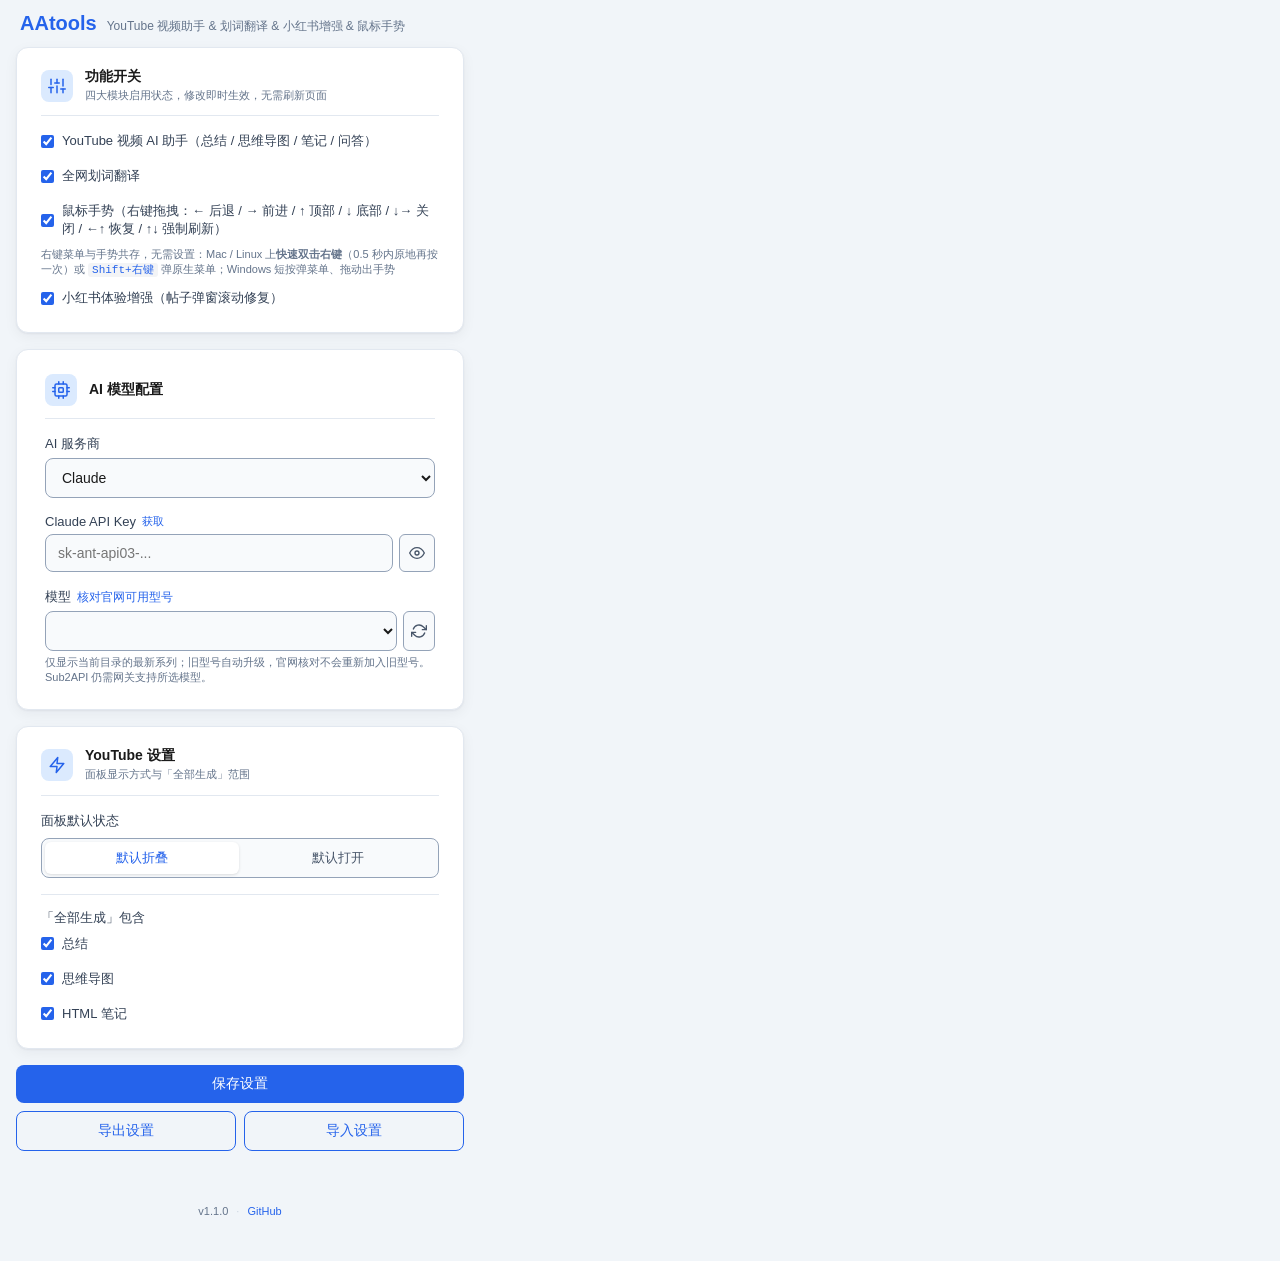
==== commit cd22442a: "feat: 双击右键弹原生菜单，右键菜单策略按平台自动决定 Mac/Linux 上 Chromium 在右键按下瞬间派发 contextmenu，扩展无法事后补弹原生菜单， 主流手势扩展一致采用「双击" ====
--- a/options.html
+++ b/options.html
@@ -29,7 +29,8 @@
         <label class="checkbox-label"><input type="checkbox" id="enableTranslate" checked> 全网划词翻译</label>
       </div>
       <div class="field">
-        <label class="checkbox-label"><input type="checkbox" id="enableGestures" checked> 鼠标手势（右键拖拽：← 后退 / → 前进 / ↓→ 关闭 / ←↑ 恢复）</label>
+        <label class="checkbox-label"><input type="checkbox" id="enableGestures" checked> 鼠标手势（右键拖拽：← 后退 / → 前进 / ↑ 顶部 / ↓ 底部 / ↓→ 关闭 / ←↑ 恢复 / ↑↓ 强制刷新）</label>
+        <div class="hint">右键菜单与手势共存，无需设置：Mac / Linux 上<b>快速双击右键</b>（0.5 秒内原地再按一次）或 <code>Shift+右键</code> 弹原生菜单；Windows 短按弹菜单、拖动出手势</div>
       </div>
       <div class="field">
         <label class="checkbox-label"><input type="checkbox" id="enableXhs" checked> 小红书体验增强（帖子弹窗滚动修复）</label>
@@ -148,26 +149,6 @@
       </div>
     </div>
 
-    <!-- Card: 鼠标手势设置 -->
-    <div class="card">
-      <div class="card-header">
-        <div class="card-header-icon">
-          <svg viewBox="0 0 24 24" fill="none" stroke="currentColor" stroke-width="2" stroke-linecap="round" stroke-linejoin="round"><circle cx="12" cy="12" r="3"/><path d="M19.4 15a1.65 1.65 0 0 0 .33 1.82l.06.06a2 2 0 0 1 0 2.83 2 2 0 0 1-2.83 0l-.06-.06a1.65 1.65 0 0 0-1.82-.33 1.65 1.65 0 0 0-1 1.51V21a2 2 0 0 1-2 2 2 2 0 0 1-2-2v-.09A1.65 1.65 0 0 0 9 19.4a1.65 1.65 0 0 0-1.82.33l-.06.06a2 2 0 0 1-2.83 0 2 2 0 0 1 0-2.83l.06-.06a1.65 1.65 0 0 0 .33-1.82 1.65 1.65 0 0 0-1.51-1H3a2 2 0 0 1-2-2 2 2 0 0 1 2-2h.09A1.65 1.65 0 0 0 4.6 9a1.65 1.65 0 0 0-.33-1.82l-.06-.06a2 2 0 0 1 0-2.83 2 2 0 0 1 2.83 0l.06.06a1.65 1.65 0 0 0 1.82.33H9a1.65 1.65 0 0 0 1-1.51V3a2 2 0 0 1 2-2 2 2 0 0 1 2 2v.09a1.65 1.65 0 0 0 1 1.51 1.65 1.65 0 0 0 1.82-.33l.06-.06a2 2 0 0 1 2.83 0 2 2 0 0 1 0 2.83l-.06.06a1.65 1.65 0 0 0-.33 1.82V9a1.65 1.65 0 0 0 1.51 1H21a2 2 0 0 1 2 2 2 2 0 0 1-2 2h-.09a1.65 1.65 0 0 0-1.51 1z"/></svg>
-        </div>
-        <div>
-          <div class="card-title">鼠标手势设置</div>
-          <div class="card-desc">右键菜单行为（总开关在顶部「功能开关」卡片）</div>
-        </div>
-      </div>
-      <div class="field">
-        <label class="checkbox-label"><input type="checkbox" id="gestureKeepMenu"> 保留原生右键菜单</label>
-        <div class="hint">
-          <div><b>关闭（默认）</b>：按住右键 + 滑动直接触发手势，不弹菜单（Mac 触控板友好）；Mac 与 Linux 上 <code>Shift+右键</code> 临时弹原生菜单</div>
-          <div style="margin-top:4px"><b>开启</b>：Mac 与 Linux 普通右键弹菜单、<code>Shift+右键</code> 进手势；Windows 短按弹菜单、拖动触发手势</div>
-        </div>
-      </div>
-    </div>
-
     <button id="save" class="btn-primary">保存设置</button>
     <div class="settings-actions">
       <button id="exportSettings" class="btn-secondary">导出设置</button>
